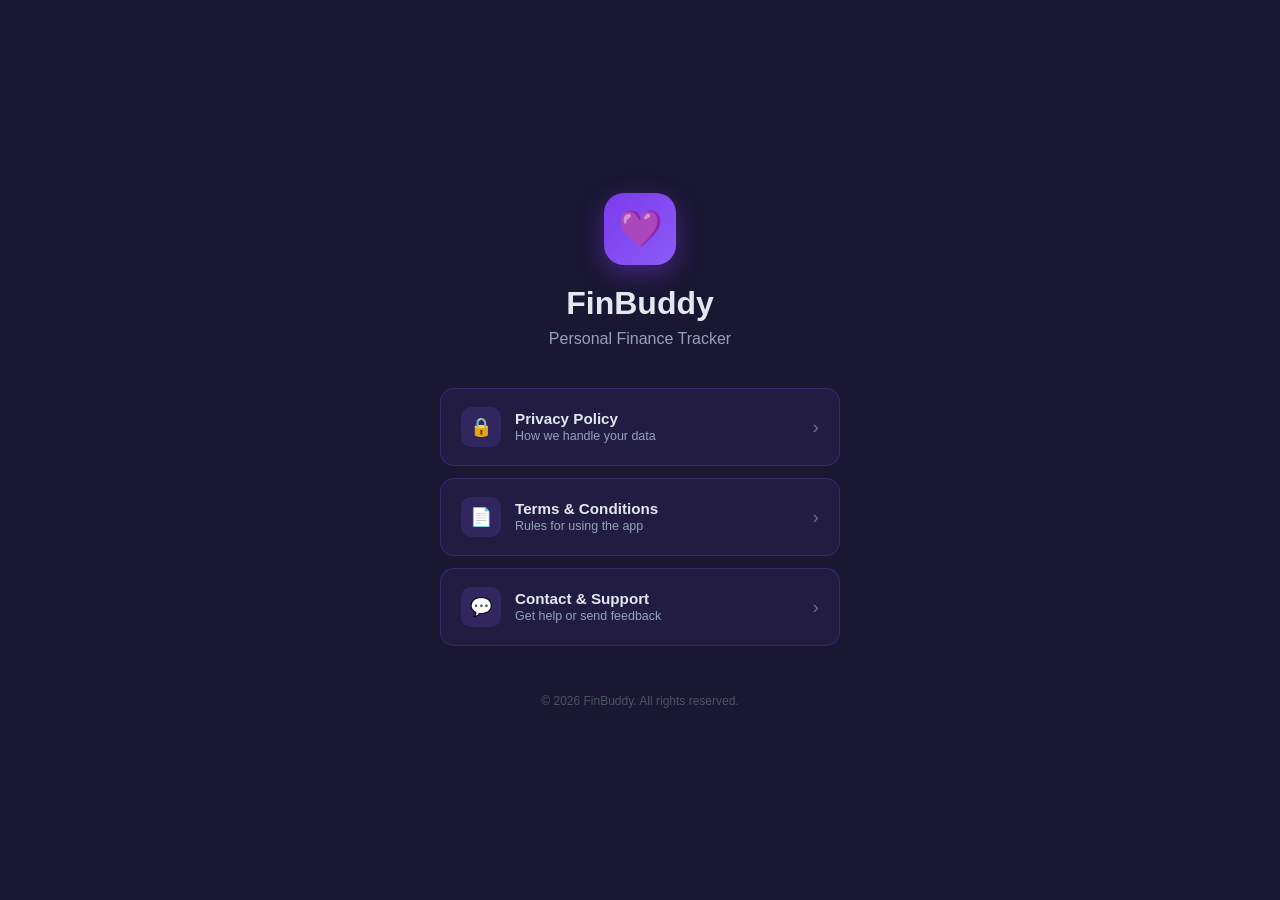
==== index.html @ d1788702 "Initial legal pages: privacy policy, terms & conditions, support" ====
<!DOCTYPE html>
<html lang="en">
<head>
  <meta charset="UTF-8" />
  <meta name="viewport" content="width=device-width, initial-scale=1.0" />
  <title>FinBuddy – Legal</title>
  <style>
    *, *::before, *::after { box-sizing: border-box; margin: 0; padding: 0; }
    body {
      font-family: -apple-system, BlinkMacSystemFont, "Segoe UI", Roboto, sans-serif;
      background: #1A1733;
      color: #E2E8F0;
      min-height: 100vh;
      display: flex;
      flex-direction: column;
      align-items: center;
      justify-content: center;
      padding: 40px 20px;
    }
    .logo {
      width: 72px; height: 72px;
      background: linear-gradient(135deg, #7C3AED, #8B5CF6);
      border-radius: 20px;
      display: flex; align-items: center; justify-content: center;
      font-size: 36px; margin-bottom: 20px;
      box-shadow: 0 8px 24px rgba(124,58,237,0.4);
    }
    h1 { font-size: 2rem; font-weight: 700; margin-bottom: 8px; }
    p { color: #94A3B8; margin-bottom: 40px; }
    .cards {
      display: flex; flex-direction: column; gap: 12px;
      width: 100%; max-width: 400px;
    }
    a.card {
      display: flex; align-items: center; justify-content: space-between;
      background: rgba(139,92,246,0.08);
      border: 1px solid rgba(139,92,246,0.2);
      border-radius: 14px;
      padding: 18px 20px;
      text-decoration: none; color: #E2E8F0;
      transition: background 0.2s;
    }
    a.card:hover { background: rgba(139,92,246,0.15); }
    .card-left { display: flex; align-items: center; gap: 14px; }
    .icon {
      width: 40px; height: 40px;
      background: rgba(139,92,246,0.15);
      border-radius: 10px;
      display: flex; align-items: center; justify-content: center;
      font-size: 18px;
    }
    .card-title { font-weight: 600; font-size: 0.95rem; }
    .card-sub { font-size: 0.78rem; color: #94A3B8; margin-top: 2px; }
    .chevron { color: #6B7280; font-size: 1.2rem; }
    footer { margin-top: 48px; font-size: 0.75rem; color: #4B5563; }
  </style>
</head>
<body>
  <div class="logo">💜</div>
  <h1>FinBuddy</h1>
  <p>Personal Finance Tracker</p>
  <div class="cards">
    <a class="card" href="/finBuddy-legal/privacy-policy/">
      <div class="card-left">
        <div class="icon">🔒</div>
        <div>
          <div class="card-title">Privacy Policy</div>
          <div class="card-sub">How we handle your data</div>
        </div>
      </div>
      <span class="chevron">›</span>
    </a>
    <a class="card" href="/finBuddy-legal/terms/">
      <div class="card-left">
        <div class="icon">📄</div>
        <div>
          <div class="card-title">Terms &amp; Conditions</div>
          <div class="card-sub">Rules for using the app</div>
        </div>
      </div>
      <span class="chevron">›</span>
    </a>
    <a class="card" href="/finBuddy-legal/support/">
      <div class="card-left">
        <div class="icon">💬</div>
        <div>
          <div class="card-title">Contact &amp; Support</div>
          <div class="card-sub">Get help or send feedback</div>
        </div>
      </div>
      <span class="chevron">›</span>
    </a>
  </div>
  <footer>© 2026 FinBuddy. All rights reserved.</footer>
</body>
</html>
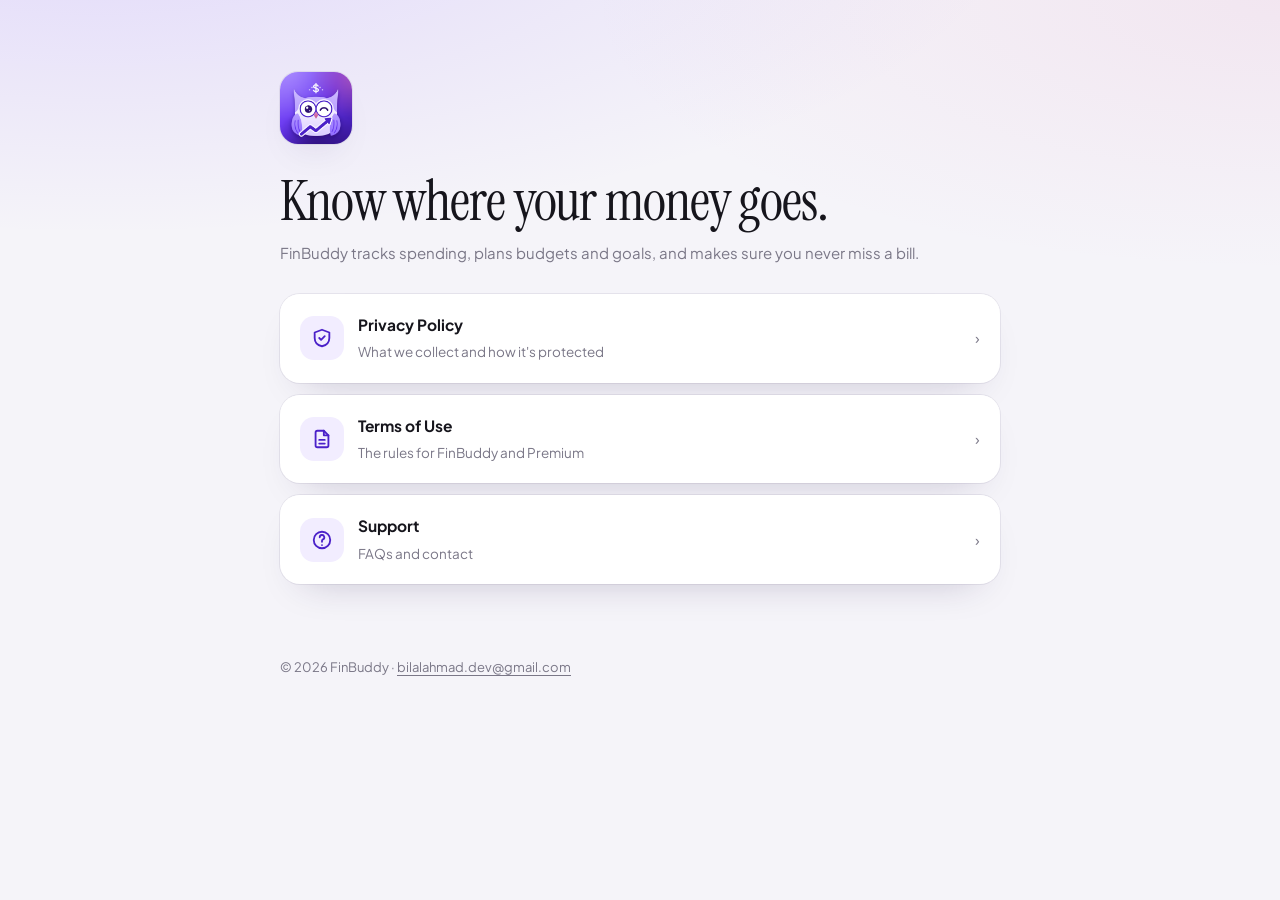
==== commit 15f9e154: "Rewrite privacy, terms and support for FinBuddy 3.1 (accounts, Premium sync, subscriptions)" ====
--- a/index.html
+++ b/index.html
@@ -3,94 +3,38 @@
 <head>
   <meta charset="UTF-8" />
   <meta name="viewport" content="width=device-width, initial-scale=1.0" />
-  <title>FinBuddy – Legal</title>
-  <style>
-    *, *::before, *::after { box-sizing: border-box; margin: 0; padding: 0; }
-    body {
-      font-family: -apple-system, BlinkMacSystemFont, "Segoe UI", Roboto, sans-serif;
-      background: #1A1733;
-      color: #E2E8F0;
-      min-height: 100vh;
-      display: flex;
-      flex-direction: column;
-      align-items: center;
-      justify-content: center;
-      padding: 40px 20px;
-    }
-    .logo {
-      width: 72px; height: 72px;
-      background: linear-gradient(135deg, #7C3AED, #8B5CF6);
-      border-radius: 20px;
-      display: flex; align-items: center; justify-content: center;
-      font-size: 36px; margin-bottom: 20px;
-      box-shadow: 0 8px 24px rgba(124,58,237,0.4);
-    }
-    h1 { font-size: 2rem; font-weight: 700; margin-bottom: 8px; }
-    p { color: #94A3B8; margin-bottom: 40px; }
-    .cards {
-      display: flex; flex-direction: column; gap: 12px;
-      width: 100%; max-width: 400px;
-    }
-    a.card {
-      display: flex; align-items: center; justify-content: space-between;
-      background: rgba(139,92,246,0.08);
-      border: 1px solid rgba(139,92,246,0.2);
-      border-radius: 14px;
-      padding: 18px 20px;
-      text-decoration: none; color: #E2E8F0;
-      transition: background 0.2s;
-    }
-    a.card:hover { background: rgba(139,92,246,0.15); }
-    .card-left { display: flex; align-items: center; gap: 14px; }
-    .icon {
-      width: 40px; height: 40px;
-      background: rgba(139,92,246,0.15);
-      border-radius: 10px;
-      display: flex; align-items: center; justify-content: center;
-      font-size: 18px;
-    }
-    .card-title { font-weight: 600; font-size: 0.95rem; }
-    .card-sub { font-size: 0.78rem; color: #94A3B8; margin-top: 2px; }
-    .chevron { color: #6B7280; font-size: 1.2rem; }
-    footer { margin-top: 48px; font-size: 0.75rem; color: #4B5563; }
-  </style>
+  <title>FinBuddy · Legal &amp; Support</title>
+  <meta name="description" content="FinBuddy privacy policy, terms of use and support." />
+  <link rel="icon" href="assets/finbuddy-icon.png" />
+  <link rel="preconnect" href="https://fonts.googleapis.com" />
+  <link rel="preconnect" href="https://fonts.gstatic.com" crossorigin />
+  <link href="https://fonts.googleapis.com/css2?family=Instrument+Serif&family=Plus+Jakarta+Sans:wght@400;500;600;700;800&display=swap" rel="stylesheet" />
+  <link rel="stylesheet" href="assets/site.css" />
 </head>
 <body>
-  <div class="logo">💜</div>
-  <h1>FinBuddy</h1>
-  <p>Personal Finance Tracker</p>
-  <div class="cards">
-    <a class="card" href="/finBuddy-legal/privacy-policy/">
-      <div class="card-left">
-        <div class="icon">🔒</div>
-        <div>
-          <div class="card-title">Privacy Policy</div>
-          <div class="card-sub">How we handle your data</div>
-        </div>
-      </div>
-      <span class="chevron">›</span>
-    </a>
-    <a class="card" href="/finBuddy-legal/terms/">
-      <div class="card-left">
-        <div class="icon">📄</div>
-        <div>
-          <div class="card-title">Terms &amp; Conditions</div>
-          <div class="card-sub">Rules for using the app</div>
-        </div>
-      </div>
-      <span class="chevron">›</span>
-    </a>
-    <a class="card" href="/finBuddy-legal/support/">
-      <div class="card-left">
-        <div class="icon">💬</div>
-        <div>
-          <div class="card-title">Contact &amp; Support</div>
-          <div class="card-sub">Get help or send feedback</div>
-        </div>
-      </div>
-      <span class="chevron">›</span>
-    </a>
-  </div>
-  <footer>© 2026 FinBuddy. All rights reserved.</footer>
+  <main style="padding-top: 72px;">
+    <img src="assets/finbuddy-icon.png" alt="FinBuddy" style="width: 72px; height: 72px; border-radius: 18px; box-shadow: 0 0 0 1px var(--ring), var(--shadow); margin-bottom: 22px;" />
+    <h1>Know where your money goes.</h1>
+    <p class="meta" style="font-size: 15px;">FinBuddy tracks spending, plans budgets and goals, and makes sure you never miss a bill.</p>
+
+    <div class="tiles">
+      <a class="tile" href="privacy-policy/">
+        <span class="chip"><svg viewBox="0 0 24 24" fill="none" stroke="currentColor" stroke-width="2" stroke-linecap="round" stroke-linejoin="round"><path d="M12 3 4 6v6c0 5 3.5 8 8 9 4.5-1 8-4 8-9V6z"/><path d="m9 12 2 2 4-4"/></svg></span>
+        <span><span class="t">Privacy Policy</span><br /><span class="d">What we collect and how it's protected</span></span>
+        <span class="go">›</span>
+      </a>
+      <a class="tile" href="terms/">
+        <span class="chip"><svg viewBox="0 0 24 24" fill="none" stroke="currentColor" stroke-width="2" stroke-linecap="round" stroke-linejoin="round"><path d="M14 3H7a2 2 0 0 0-2 2v14a2 2 0 0 0 2 2h10a2 2 0 0 0 2-2V8z"/><path d="M14 3v5h5M9 13h6M9 17h6"/></svg></span>
+        <span><span class="t">Terms of Use</span><br /><span class="d">The rules for FinBuddy and Premium</span></span>
+        <span class="go">›</span>
+      </a>
+      <a class="tile" href="support/">
+        <span class="chip"><svg viewBox="0 0 24 24" fill="none" stroke="currentColor" stroke-width="2" stroke-linecap="round" stroke-linejoin="round"><circle cx="12" cy="12" r="9"/><path d="M9.5 9a2.5 2.5 0 1 1 3.5 2.3c-.6.3-1 .9-1 1.6V14M12 17.5v.01"/></svg></span>
+        <span><span class="t">Support</span><br /><span class="d">FAQs and contact</span></span>
+        <span class="go">›</span>
+      </a>
+    </div>
+  </main>
+  <footer>© 2026 FinBuddy · <a href="mailto:bilalahmad.dev@gmail.com">bilalahmad.dev@gmail.com</a></footer>
 </body>
 </html>
--- a/assets/site.css
+++ b/assets/site.css
@@ -0,0 +1,144 @@
+/* FinBuddy legal site — FinBuddy 2.0 tokens (lavender ground, Instrument Serif
+   display, Plus Jakarta Sans text, brand fill #7C4DFF). Light by default, dark
+   follows the system. */
+:root {
+  --bg: #F5F4F9;
+  --surface: #FFFFFF;
+  --surface-tint: #F2EDFF;
+  --text: #16151C;
+  --text-2: #4A4757;
+  --text-3: #7A7787;
+  --ring: rgba(38, 26, 74, 0.08);
+  --hairline: rgba(38, 26, 74, 0.08);
+  --fill: #7C4DFF;
+  --ink: #4B21C9;
+  --positive: #0A5E43;
+  --positive-tint: #E4F3EC;
+  --shadow: 0 1px 0 rgba(255, 255, 255, 0.9) inset, 0 18px 40px -24px rgba(38, 26, 74, 0.28);
+  --aurora-1: rgba(124, 77, 255, 0.16);
+  --aurora-2: rgba(214, 107, 165, 0.10);
+}
+@media (prefers-color-scheme: dark) {
+  :root {
+    --bg: #0F0E15;
+    --surface: #17161F;
+    --surface-tint: rgba(124, 77, 255, 0.14);
+    --text: #F2F1F7;
+    --text-2: #C9C6D4;
+    --text-3: #8F8C9C;
+    --ring: rgba(255, 255, 255, 0.08);
+    --hairline: rgba(255, 255, 255, 0.07);
+    --ink: #BEA6FF;
+    --positive: #57D3A2;
+    --positive-tint: rgba(69, 199, 149, 0.14);
+    --shadow: 0 1px 0 rgba(255, 255, 255, 0.05) inset, 0 18px 40px -24px rgba(0, 0, 0, 0.8);
+    --aurora-1: rgba(124, 77, 255, 0.28);
+    --aurora-2: rgba(194, 82, 143, 0.12);
+  }
+}
+
+*, *::before, *::after { box-sizing: border-box; margin: 0; padding: 0; }
+html { -webkit-text-size-adjust: 100%; }
+body {
+  font-family: "Plus Jakarta Sans", -apple-system, BlinkMacSystemFont, "Segoe UI", sans-serif;
+  font-size: 15.5px;
+  line-height: 1.7;
+  color: var(--text);
+  background:
+    radial-gradient(120% 60% at 8% -10%, var(--aurora-1), transparent 60%),
+    radial-gradient(90% 50% at 100% 0%, var(--aurora-2), transparent 60%),
+    var(--bg);
+  background-attachment: fixed;
+  min-height: 100vh;
+}
+
+a { color: var(--ink); text-underline-offset: 3px; }
+
+.topbar {
+  max-width: 760px; margin: 0 auto; padding: 22px 20px 0;
+  display: flex; align-items: center; gap: 10px;
+}
+.topbar img { width: 30px; height: 30px; border-radius: 8px; box-shadow: 0 0 0 1px var(--ring); }
+.topbar .brand { font-weight: 700; color: var(--text); text-decoration: none; }
+.topbar .sep { color: var(--text-3); }
+.topbar .here { color: var(--text-3); }
+
+main { max-width: 760px; margin: 0 auto; padding: 36px 20px 72px; }
+
+.eyebrow {
+  display: inline-block; font-size: 11px; font-weight: 800; letter-spacing: 0.13em;
+  text-transform: uppercase; color: var(--ink);
+  background: var(--surface-tint); border-radius: 999px; padding: 5px 12px; margin-bottom: 14px;
+}
+h1 {
+  font-family: "Instrument Serif", Georgia, serif; font-weight: 400;
+  font-size: clamp(40px, 7vw, 56px); line-height: 1.02; letter-spacing: -0.02em;
+  margin-bottom: 10px;
+}
+.meta { color: var(--text-3); font-size: 13.5px; margin-bottom: 28px; }
+
+.card {
+  background: var(--surface); border-radius: 22px; padding: 22px 24px;
+  box-shadow: 0 0 0 1px var(--ring), var(--shadow); margin-bottom: 16px;
+}
+.summary { background: var(--positive-tint); box-shadow: 0 0 0 1px var(--ring); color: var(--text); }
+.summary strong { color: var(--positive); }
+.summary ul { margin-top: 8px; }
+
+h2 {
+  font-size: 17px; font-weight: 800; letter-spacing: -0.01em;
+  margin: 34px 0 10px; color: var(--text);
+}
+h2 .num { color: var(--ink); margin-right: 6px; }
+h3 { font-size: 15px; font-weight: 700; margin: 18px 0 6px; }
+p { color: var(--text-2); margin-bottom: 12px; }
+ul, ol { color: var(--text-2); padding-left: 20px; margin-bottom: 12px; }
+li { margin-bottom: 6px; }
+strong { color: var(--text); }
+
+table { width: 100%; border-collapse: collapse; margin: 6px 0 14px; font-size: 14px; }
+th, td { text-align: left; padding: 10px 12px; vertical-align: top; border-bottom: 1px solid var(--hairline); }
+th { font-size: 11px; font-weight: 800; letter-spacing: 0.1em; text-transform: uppercase; color: var(--text-3); }
+td { color: var(--text-2); }
+.table-wrap { overflow-x: auto; background: var(--surface); border-radius: 18px; box-shadow: 0 0 0 1px var(--ring); margin-bottom: 14px; }
+.table-wrap table { margin: 0; }
+
+.toc { columns: 2; column-gap: 24px; font-size: 14px; padding-left: 18px; }
+@media (max-width: 560px) { .toc { columns: 1; } }
+
+/* index + support tiles */
+.tiles { display: grid; gap: 12px; }
+.tile {
+  display: flex; align-items: center; gap: 14px; text-decoration: none; color: var(--text);
+  background: var(--surface); border-radius: 20px; padding: 18px 20px;
+  box-shadow: 0 0 0 1px var(--ring), var(--shadow);
+  transition: transform 0.15s ease;
+}
+.tile:hover { transform: translateY(-1px); }
+.tile .chip {
+  width: 44px; height: 44px; border-radius: 14px; flex-shrink: 0;
+  display: grid; place-items: center; background: var(--surface-tint); color: var(--ink);
+}
+.tile .chip svg { width: 22px; height: 22px; }
+.tile .t { font-weight: 700; }
+.tile .d { color: var(--text-3); font-size: 13.5px; }
+.tile .go { margin-left: auto; color: var(--text-3); }
+
+details {
+  background: var(--surface); border-radius: 18px; padding: 16px 20px; margin-bottom: 10px;
+  box-shadow: 0 0 0 1px var(--ring);
+}
+summary { font-weight: 700; cursor: pointer; list-style: none; }
+summary::-webkit-details-marker { display: none; }
+summary::after { content: "+"; float: right; color: var(--text-3); font-weight: 400; }
+details[open] summary::after { content: "–"; }
+details p, details ul { margin-top: 10px; margin-bottom: 0; }
+
+.button {
+  display: inline-block; background: var(--fill); color: #FFFFFF; text-decoration: none;
+  font-weight: 700; padding: 12px 20px; border-radius: 14px;
+  box-shadow: inset 0 1px 0 rgba(255, 255, 255, 0.4), 0 10px 22px -8px rgba(124, 77, 255, 0.7);
+}
+
+footer { max-width: 760px; margin: 0 auto; padding: 0 20px 40px; color: var(--text-3); font-size: 13px; }
+footer a { color: var(--text-3); }
